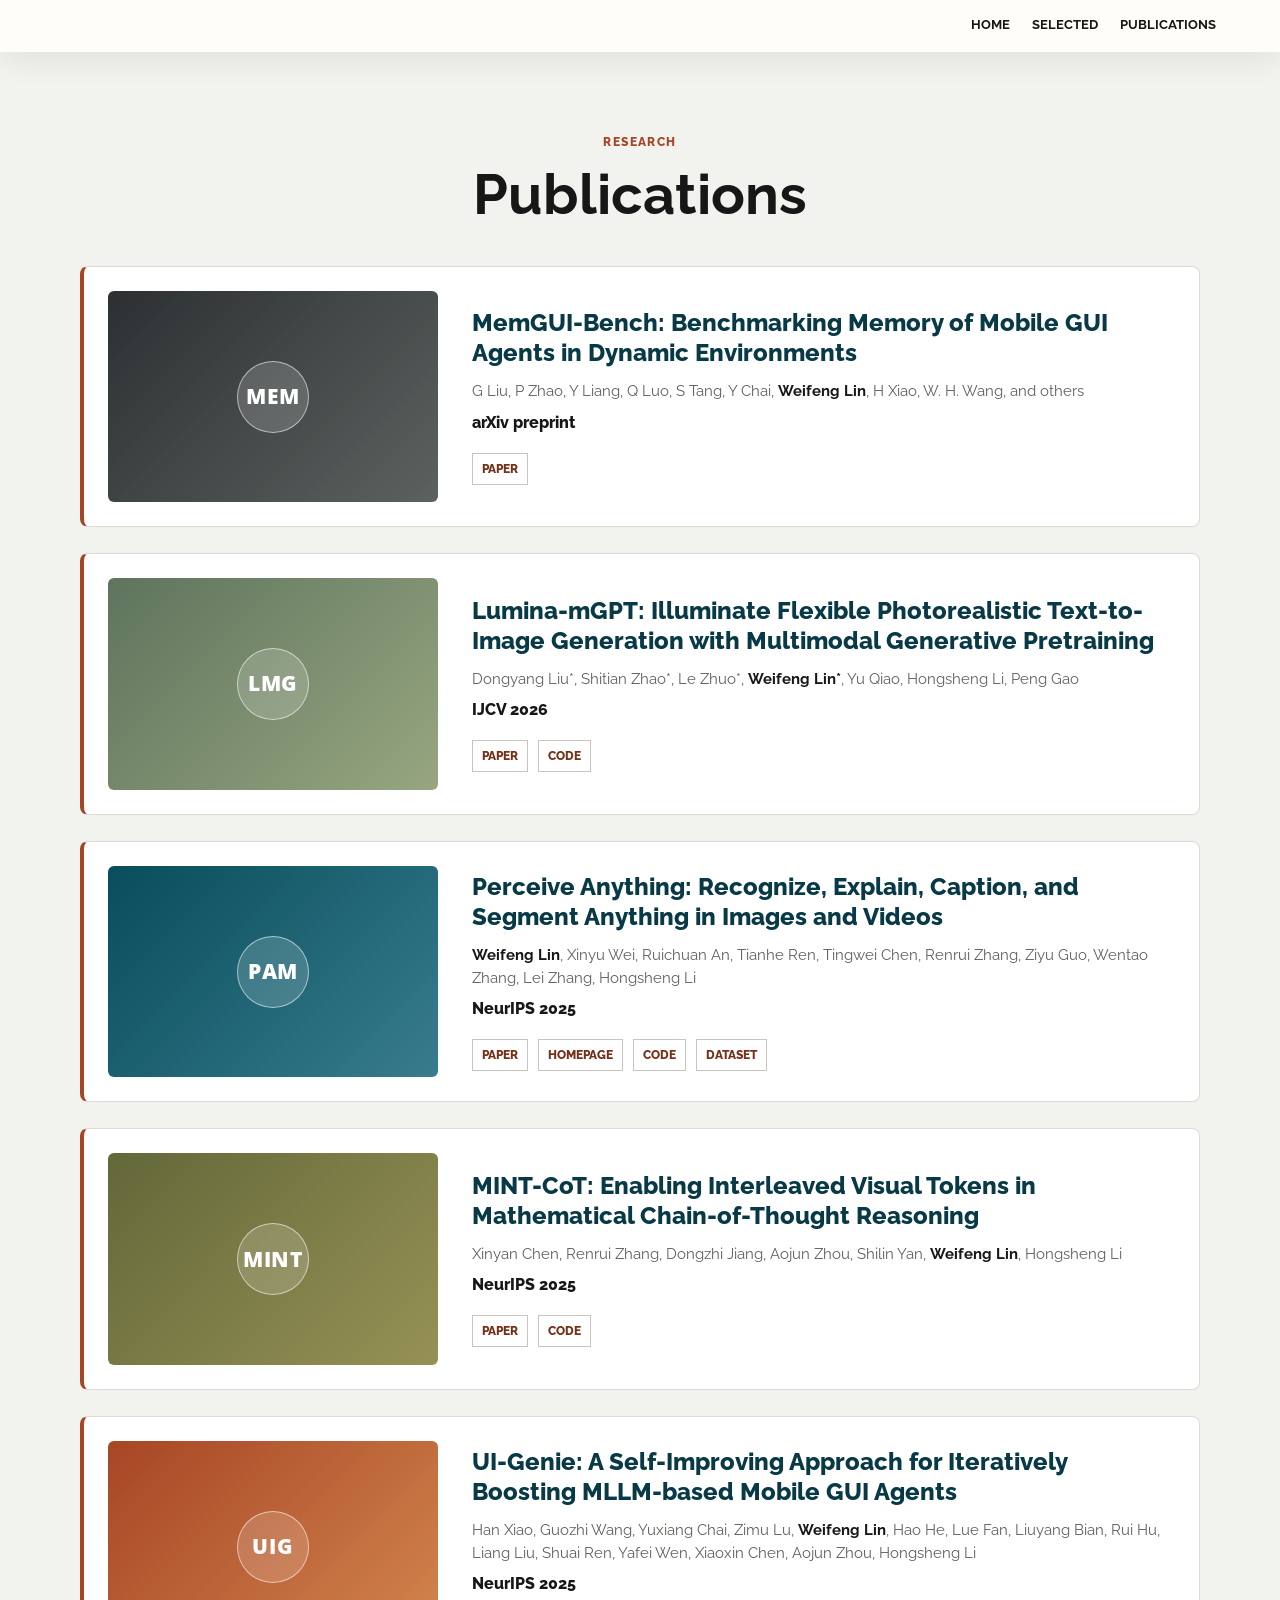
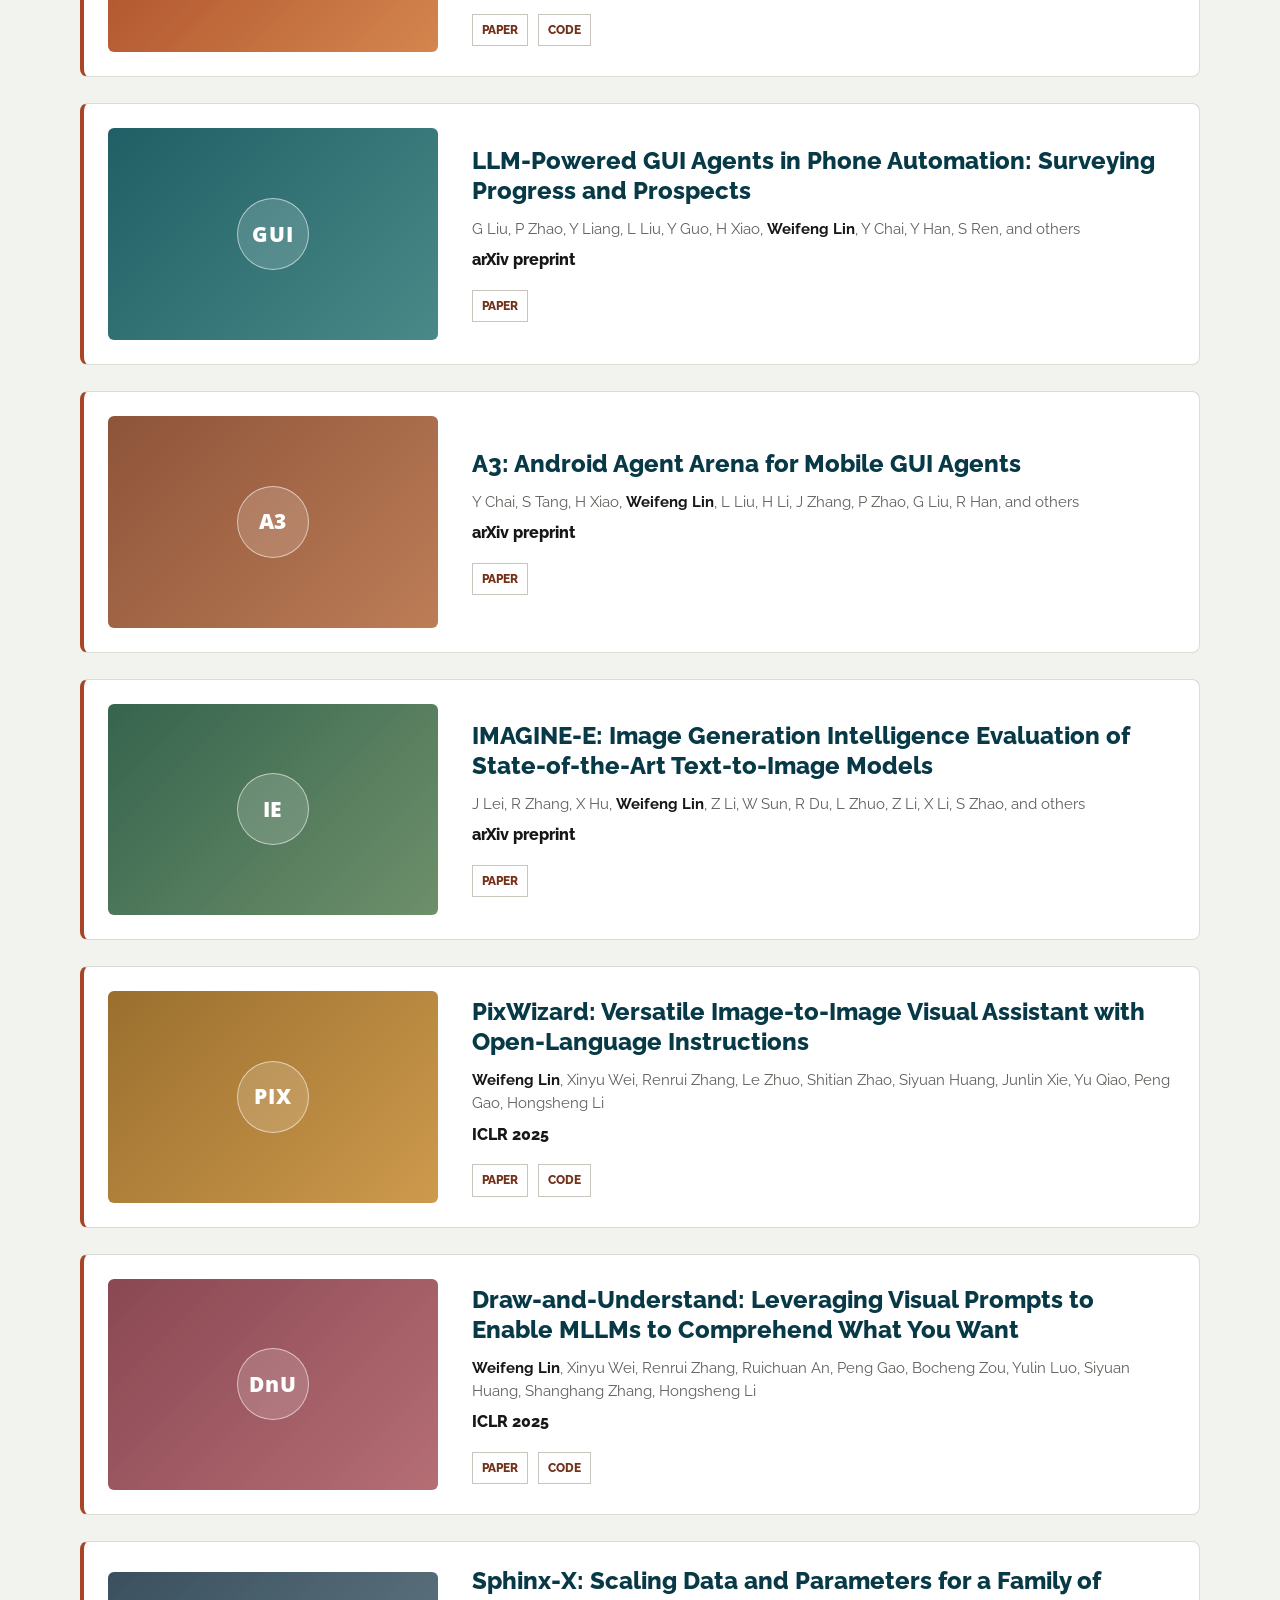
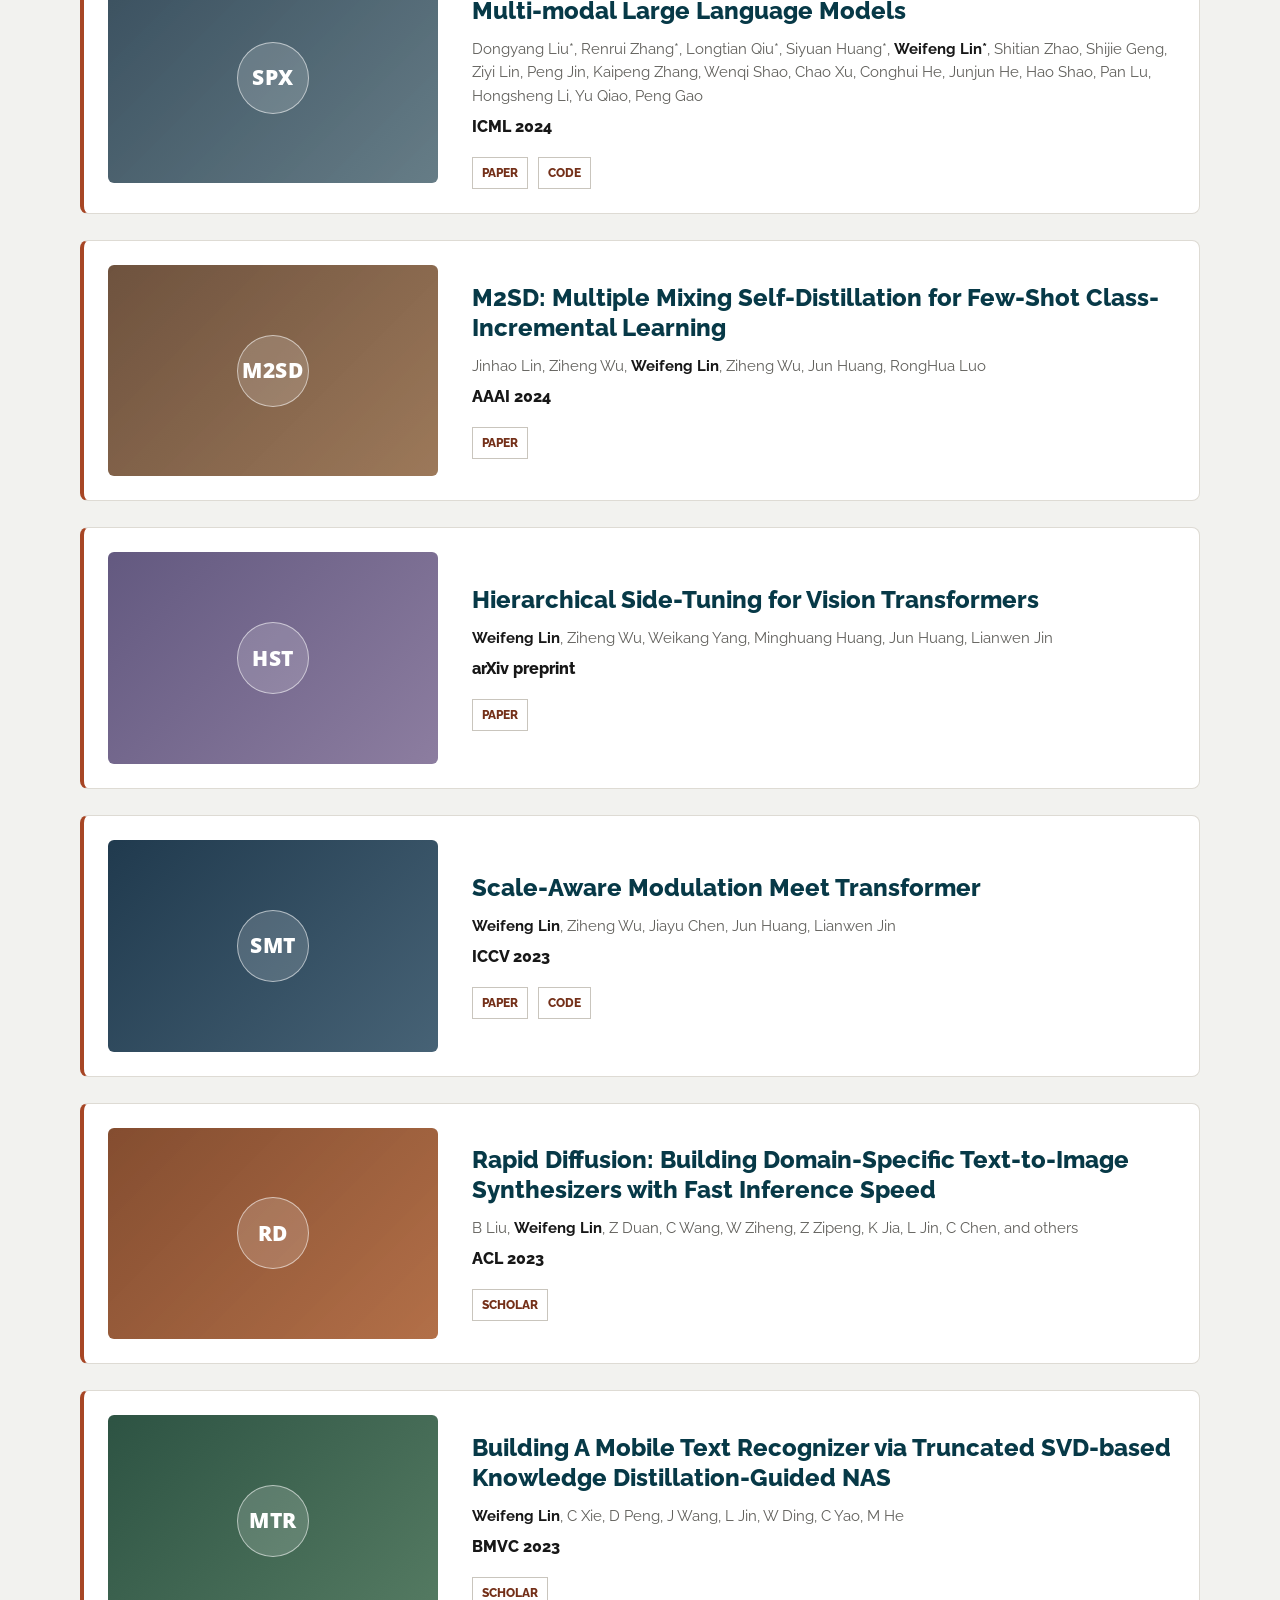
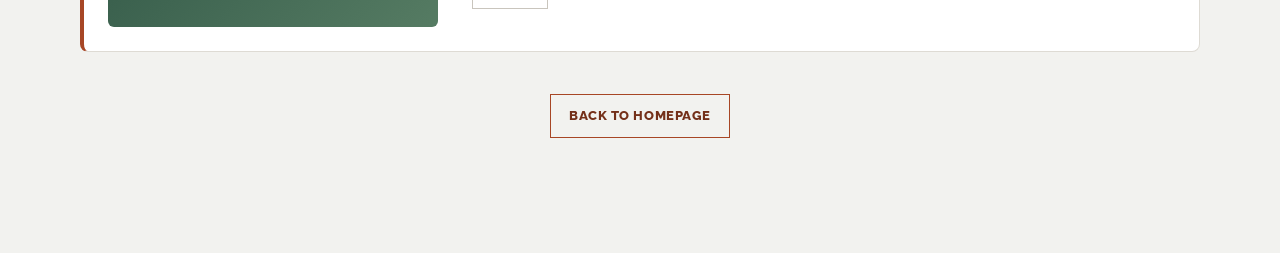
==== publications.html @ d236015f "Update personal homepage" ====
<!DOCTYPE html>
<html lang="en">
<head>
  <meta charset="UTF-8">
  <meta name="viewport" content="width=device-width, initial-scale=1.0">
  <meta name="description" content="Full publication list by Weifeng Lin.">
  <meta name="author" content="Weifeng Lin">
  <meta property="og:title" content="Weifeng Lin | Publications">
  <meta property="og:description" content="Full publication list by Weifeng Lin.">
  <meta property="og:image" content="images/avater.jpg">
  <title>Weifeng Lin | Publications</title>
  <link rel="icon" href="data:,">

  <link rel="preconnect" href="https://fonts.googleapis.com">
  <link rel="preconnect" href="https://fonts.gstatic.com" crossorigin>
  <link href="https://fonts.googleapis.com/css2?family=Open+Sans:wght@400;500;600;700;800&amp;family=Raleway:wght@400;500;600;700;800;900&amp;display=swap" rel="stylesheet">
  <link rel="stylesheet" href="stylesheet.css">
</head>

<body>
  <nav class="site-nav is-scrolled" aria-label="Primary navigation">
    <div class="nav-links">
      <a href="index.html">Home</a>
      <a href="index.html#publications">Selected</a>
      <a href="publications.html">Publications</a>
    </div>
  </nav>

  <main>
    <section id="publications" class="section section-gray publication-page">
      <div class="section-inner">
        <div class="section-heading centered">
          <p class="section-kicker">Research</p>
          <h2>Publications</h2>
        </div>

        <div class="paper-list">
          <article class="paper-item">
            <a class="paper-image paper-placeholder paper-placeholder-charcoal" href="https://arxiv.org/abs/2602.06075">
              <span>MEM</span>
            </a>
            <div class="paper-copy">
              <a href="https://arxiv.org/abs/2602.06075" class="paper-title">MemGUI-Bench: Benchmarking Memory of Mobile GUI Agents in Dynamic Environments</a>
              <p class="authors">G Liu, P Zhao, Y Liang, Q Luo, S Tang, Y Chai, <strong>Weifeng Lin</strong>, H Xiao, W. H. Wang, and others</p>
              <p class="venue">arXiv preprint</p>
              <div class="paper-links">
                <a href="https://arxiv.org/abs/2602.06075">Paper</a>
              </div>
            </div>
          </article>

          <article class="paper-item">
            <a class="paper-image paper-placeholder paper-placeholder-sage" href="https://arxiv.org/abs/2408.02657">
              <span>LMG</span>
            </a>
            <div class="paper-copy">
              <a href="https://arxiv.org/abs/2408.02657" class="paper-title">Lumina-mGPT: Illuminate Flexible Photorealistic Text-to-Image Generation with Multimodal Generative Pretraining</a>
              <p class="authors">Dongyang Liu*, Shitian Zhao*, Le Zhuo*, <strong>Weifeng Lin*</strong>, Yu Qiao, Hongsheng Li, Peng Gao</p>
              <p class="venue">IJCV 2026</p>
              <div class="paper-links">
                <a href="https://arxiv.org/abs/2408.02657">Paper</a>
                <a href="https://github.com/Alpha-VLLM/Lumina-mGPT">Code</a>
              </div>
            </div>
          </article>

          <article class="paper-item">
            <a class="paper-image paper-placeholder paper-placeholder-blue" href="https://perceive-anything.github.io/">
              <span>PAM</span>
            </a>
            <div class="paper-copy">
              <a href="https://arxiv.org/abs/2506.05302" class="paper-title">Perceive Anything: Recognize, Explain, Caption, and Segment Anything in Images and Videos</a>
              <p class="authors"><strong>Weifeng Lin</strong>, Xinyu Wei, Ruichuan An, Tianhe Ren, Tingwei Chen, Renrui Zhang, Ziyu Guo, Wentao Zhang, Lei Zhang, Hongsheng Li</p>
              <p class="venue">NeurIPS 2025</p>
              <div class="paper-links">
                <a href="https://arxiv.org/abs/2506.05302">Paper</a>
                <a href="https://perceive-anything.github.io/">Homepage</a>
                <a href="https://github.com/Perceive-Anything/PAM">Code</a>
                <a href="https://huggingface.co/datasets/Perceive-Anything/PAM-data">Dataset</a>
              </div>
            </div>
          </article>

          <article class="paper-item">
            <a class="paper-image paper-placeholder paper-placeholder-olive" href="https://arxiv.org/pdf/2506.05331">
              <span>MINT</span>
            </a>
            <div class="paper-copy">
              <a href="https://arxiv.org/pdf/2506.05331" class="paper-title">MINT-CoT: Enabling Interleaved Visual Tokens in Mathematical Chain-of-Thought Reasoning</a>
              <p class="authors">Xinyan Chen, Renrui Zhang, Dongzhi Jiang, Aojun Zhou, Shilin Yan, <strong>Weifeng Lin</strong>, Hongsheng Li</p>
              <p class="venue">NeurIPS 2025</p>
              <div class="paper-links">
                <a href="https://arxiv.org/pdf/2506.05331">Paper</a>
                <a href="https://github.com/xinyan-cxy/MINT-CoT">Code</a>
              </div>
            </div>
          </article>

          <article class="paper-item">
            <a class="paper-image paper-placeholder paper-placeholder-red" href="https://arxiv.org/pdf/2505.21496">
              <span>UIG</span>
            </a>
            <div class="paper-copy">
              <a href="https://arxiv.org/pdf/2505.21496" class="paper-title">UI-Genie: A Self-Improving Approach for Iteratively Boosting MLLM-based Mobile GUI Agents</a>
              <p class="authors">Han Xiao, Guozhi Wang, Yuxiang Chai, Zimu Lu, <strong>Weifeng Lin</strong>, Hao He, Lue Fan, Liuyang Bian, Rui Hu, Liang Liu, Shuai Ren, Yafei Wen, Xiaoxin Chen, Aojun Zhou, Hongsheng Li</p>
              <p class="venue">NeurIPS 2025</p>
              <div class="paper-links">
                <a href="https://arxiv.org/pdf/2505.21496">Paper</a>
                <a href="https://github.com/Euphoria16/UI-Genie">Code</a>
              </div>
            </div>
          </article>

          <article class="paper-item">
            <a class="paper-image paper-placeholder paper-placeholder-teal" href="https://arxiv.org/abs/2504.19838">
              <span>GUI</span>
            </a>
            <div class="paper-copy">
              <a href="https://arxiv.org/abs/2504.19838" class="paper-title">LLM-Powered GUI Agents in Phone Automation: Surveying Progress and Prospects</a>
              <p class="authors">G Liu, P Zhao, Y Liang, L Liu, Y Guo, H Xiao, <strong>Weifeng Lin</strong>, Y Chai, Y Han, S Ren, and others</p>
              <p class="venue">arXiv preprint</p>
              <div class="paper-links">
                <a href="https://arxiv.org/abs/2504.19838">Paper</a>
              </div>
            </div>
          </article>

          <article class="paper-item">
            <a class="paper-image paper-placeholder paper-placeholder-clay" href="https://arxiv.org/abs/2501.01149">
              <span>A3</span>
            </a>
            <div class="paper-copy">
              <a href="https://arxiv.org/abs/2501.01149" class="paper-title">A3: Android Agent Arena for Mobile GUI Agents</a>
              <p class="authors">Y Chai, S Tang, H Xiao, <strong>Weifeng Lin</strong>, L Liu, H Li, J Zhang, P Zhao, G Liu, R Han, and others</p>
              <p class="venue">arXiv preprint</p>
              <div class="paper-links">
                <a href="https://arxiv.org/abs/2501.01149">Paper</a>
              </div>
            </div>
          </article>

          <article class="paper-item">
            <a class="paper-image paper-placeholder paper-placeholder-green" href="https://arxiv.org/abs/2501.13920">
              <span>IE</span>
            </a>
            <div class="paper-copy">
              <a href="https://arxiv.org/abs/2501.13920" class="paper-title">IMAGINE-E: Image Generation Intelligence Evaluation of State-of-the-Art Text-to-Image Models</a>
              <p class="authors">J Lei, R Zhang, X Hu, <strong>Weifeng Lin</strong>, Z Li, W Sun, R Du, L Zhuo, Z Li, X Li, S Zhao, and others</p>
              <p class="venue">arXiv preprint</p>
              <div class="paper-links">
                <a href="https://arxiv.org/abs/2501.13920">Paper</a>
              </div>
            </div>
          </article>

          <article class="paper-item">
            <a class="paper-image paper-placeholder paper-placeholder-amber" href="https://arxiv.org/abs/2409.15278">
              <span>PIX</span>
            </a>
            <div class="paper-copy">
              <a href="https://arxiv.org/abs/2409.15278" class="paper-title">PixWizard: Versatile Image-to-Image Visual Assistant with Open-Language Instructions</a>
              <p class="authors"><strong>Weifeng Lin</strong>, Xinyu Wei, Renrui Zhang, Le Zhuo, Shitian Zhao, Siyuan Huang, Junlin Xie, Yu Qiao, Peng Gao, Hongsheng Li</p>
              <p class="venue">ICLR 2025</p>
              <div class="paper-links">
                <a href="https://arxiv.org/abs/2409.15278">Paper</a>
                <a href="https://github.com/AFeng-x/PixWizard">Code</a>
              </div>
            </div>
          </article>

          <article class="paper-item">
            <a class="paper-image paper-placeholder paper-placeholder-rose" href="https://arxiv.org/abs/2403.20271">
              <span>DnU</span>
            </a>
            <div class="paper-copy">
              <a href="https://arxiv.org/abs/2403.20271" class="paper-title">Draw-and-Understand: Leveraging Visual Prompts to Enable MLLMs to Comprehend What You Want</a>
              <p class="authors"><strong>Weifeng Lin</strong>, Xinyu Wei, Renrui Zhang, Ruichuan An, Peng Gao, Bocheng Zou, Yulin Luo, Siyuan Huang, Shanghang Zhang, Hongsheng Li</p>
              <p class="venue">ICLR 2025</p>
              <div class="paper-links">
                <a href="https://arxiv.org/abs/2403.20271">Paper</a>
                <a href="https://github.com/AFeng-x/Draw-and-Understand">Code</a>
              </div>
            </div>
          </article>

          <article class="paper-item">
            <a class="paper-image paper-placeholder paper-placeholder-slate" href="https://arxiv.org/pdf/2402.05935">
              <span>SPX</span>
            </a>
            <div class="paper-copy">
              <a href="https://arxiv.org/pdf/2402.05935" class="paper-title">Sphinx-X: Scaling Data and Parameters for a Family of Multi-modal Large Language Models</a>
              <p class="authors">Dongyang Liu*, Renrui Zhang*, Longtian Qiu*, Siyuan Huang*, <strong>Weifeng Lin*</strong>, Shitian Zhao, Shijie Geng, Ziyi Lin, Peng Jin, Kaipeng Zhang, Wenqi Shao, Chao Xu, Conghui He, Junjun He, Hao Shao, Pan Lu, Hongsheng Li, Yu Qiao, Peng Gao</p>
              <p class="venue">ICML 2024</p>
              <div class="paper-links">
                <a href="https://arxiv.org/pdf/2402.05935">Paper</a>
                <a href="https://github.com/Alpha-VLLM/LLaMA2-Accessory">Code</a>
              </div>
            </div>
          </article>

          <article class="paper-item">
            <a class="paper-image paper-placeholder paper-placeholder-brown" href="https://ojs.aaai.org/index.php/AAAI/article/view/28129">
              <span>M2SD</span>
            </a>
            <div class="paper-copy">
              <a href="https://ojs.aaai.org/index.php/AAAI/article/view/28129" class="paper-title">M2SD: Multiple Mixing Self-Distillation for Few-Shot Class-Incremental Learning</a>
              <p class="authors">Jinhao Lin, Ziheng Wu, <strong>Weifeng Lin</strong>, Ziheng Wu, Jun Huang, RongHua Luo</p>
              <p class="venue">AAAI 2024</p>
              <div class="paper-links">
                <a href="https://ojs.aaai.org/index.php/AAAI/article/view/28129">Paper</a>
              </div>
            </div>
          </article>

          <article class="paper-item">
            <a class="paper-image paper-placeholder paper-placeholder-lilac" href="https://arxiv.org/abs/2310.05393">
              <span>HST</span>
            </a>
            <div class="paper-copy">
              <a href="https://arxiv.org/abs/2310.05393" class="paper-title">Hierarchical Side-Tuning for Vision Transformers</a>
              <p class="authors"><strong>Weifeng Lin</strong>, Ziheng Wu, Weikang Yang, Minghuang Huang, Jun Huang, Lianwen Jin</p>
              <p class="venue">arXiv preprint</p>
              <div class="paper-links">
                <a href="https://arxiv.org/abs/2310.05393">Paper</a>
              </div>
            </div>
          </article>

          <article class="paper-item">
            <a class="paper-image paper-placeholder paper-placeholder-navy" href="https://arxiv.org/abs/2307.08579">
              <span>SMT</span>
            </a>
            <div class="paper-copy">
              <a href="https://arxiv.org/abs/2307.08579" class="paper-title">Scale-Aware Modulation Meet Transformer</a>
              <p class="authors"><strong>Weifeng Lin</strong>, Ziheng Wu, Jiayu Chen, Jun Huang, Lianwen Jin</p>
              <p class="venue">ICCV 2023</p>
              <div class="paper-links">
                <a href="https://arxiv.org/abs/2307.08579">Paper</a>
                <a href="https://github.com/AFeng-x/SMT">Code</a>
              </div>
            </div>
          </article>

          <article class="paper-item">
            <a class="paper-image paper-placeholder paper-placeholder-copper" href="https://scholar.google.com/citations?view_op=view_citation&amp;hl=en&amp;user=8iCZxIAAAAAJ&amp;pagesize=100&amp;citation_for_view=8iCZxIAAAAAJ:u5HHmVD_uO8C">
              <span>RD</span>
            </a>
            <div class="paper-copy">
              <a href="https://scholar.google.com/citations?view_op=view_citation&amp;hl=en&amp;user=8iCZxIAAAAAJ&amp;pagesize=100&amp;citation_for_view=8iCZxIAAAAAJ:u5HHmVD_uO8C" class="paper-title">Rapid Diffusion: Building Domain-Specific Text-to-Image Synthesizers with Fast Inference Speed</a>
              <p class="authors">B Liu, <strong>Weifeng Lin</strong>, Z Duan, C Wang, W Ziheng, Z Zipeng, K Jia, L Jin, C Chen, and others</p>
              <p class="venue">ACL 2023</p>
              <div class="paper-links">
                <a href="https://scholar.google.com/citations?view_op=view_citation&amp;hl=en&amp;user=8iCZxIAAAAAJ&amp;pagesize=100&amp;citation_for_view=8iCZxIAAAAAJ:u5HHmVD_uO8C">Scholar</a>
              </div>
            </div>
          </article>

          <article class="paper-item">
            <a class="paper-image paper-placeholder paper-placeholder-forest" href="https://scholar.google.com/citations?view_op=view_citation&amp;hl=en&amp;user=8iCZxIAAAAAJ&amp;pagesize=100&amp;citation_for_view=8iCZxIAAAAAJ:9yKSN-GCB0IC">
              <span>MTR</span>
            </a>
            <div class="paper-copy">
              <a href="https://scholar.google.com/citations?view_op=view_citation&amp;hl=en&amp;user=8iCZxIAAAAAJ&amp;pagesize=100&amp;citation_for_view=8iCZxIAAAAAJ:9yKSN-GCB0IC" class="paper-title">Building A Mobile Text Recognizer via Truncated SVD-based Knowledge Distillation-Guided NAS</a>
              <p class="authors"><strong>Weifeng Lin</strong>, C Xie, D Peng, J Wang, L Jin, W Ding, C Yao, M He</p>
              <p class="venue">BMVC 2023</p>
              <div class="paper-links">
                <a href="https://scholar.google.com/citations?view_op=view_citation&amp;hl=en&amp;user=8iCZxIAAAAAJ&amp;pagesize=100&amp;citation_for_view=8iCZxIAAAAAJ:9yKSN-GCB0IC">Scholar</a>
              </div>
            </div>
          </article>
        </div>

        <div class="publication-actions">
          <a class="main-btn" href="index.html#publications">Back to homepage</a>
        </div>
      </div>
    </section>
  </main>
</body>
</html>
---- stylesheet.css ----
:root {
  --ink: #171717;
  --muted: #61605c;
  --paper: #fffdf8;
  --white: #ffffff;
  --fog: #f2f2ef;
  --line: #ddd8cf;
  --accent: #a74625;
  --accent-dark: #743019;
  --blue: #0e6172;
  --shadow: 0 22px 60px rgba(23, 23, 23, 0.12);
  --radius: 8px;
  --content: 1120px;
}

* {
  box-sizing: border-box;
}

html {
  scroll-padding-top: 74px;
}

body {
  margin: 0;
  color: var(--ink);
  background: var(--paper);
  font-family: "Raleway", "Helvetica Neue", Arial, sans-serif;
  font-size: 16px;
  line-height: 1.68;
  overflow-x: hidden;
  -webkit-font-smoothing: antialiased;
}

a {
  color: var(--blue);
  text-decoration: none;
  transition: color 160ms ease, border-color 160ms ease, background 160ms ease, transform 160ms ease;
}

a:hover {
  color: var(--accent);
}

img {
  display: block;
  max-width: 100%;
}

.site-nav {
  position: fixed;
  top: 0;
  left: 0;
  right: 0;
  z-index: 20;
  display: flex;
  align-items: center;
  justify-content: flex-end;
  gap: 28px;
  padding: 24px clamp(20px, 5vw, 72px);
  color: var(--white);
  background: linear-gradient(to bottom, rgba(0, 0, 0, 0.38), rgba(0, 0, 0, 0));
  transition: background 220ms ease, box-shadow 220ms ease, color 220ms ease, padding 220ms ease;
}

.site-nav.is-scrolled {
  padding-top: 14px;
  padding-bottom: 14px;
  color: var(--ink);
  background: rgba(255, 253, 248, 0.94);
  box-shadow: 0 8px 30px rgba(23, 23, 23, 0.08);
  backdrop-filter: blur(18px);
}

.nav-brand {
  color: inherit;
  font-family: "Raleway", "Helvetica Neue", Arial, sans-serif;
  font-size: 22px;
  font-weight: 800;
  letter-spacing: 0;
}

.nav-links {
  display: flex;
  align-items: center;
  gap: 22px;
  font-size: 13px;
  font-weight: 700;
  text-transform: uppercase;
  scrollbar-width: none;
}

.nav-links::-webkit-scrollbar {
  display: none;
}

.nav-links a,
.nav-brand {
  color: inherit;
}

.nav-links a {
  border-bottom: 2px solid transparent;
}

.nav-links a:hover {
  border-color: currentColor;
}

.hero {
  position: relative;
  min-height: 100vh;
  min-height: 100svh;
  display: flex;
  align-items: center;
  justify-content: center;
  padding: 128px clamp(22px, 7vw, 92px) 96px;
  color: var(--white);
  overflow: hidden;
  background-color: #d9e2e9;
  background-image:
    linear-gradient(90deg, rgba(5, 7, 10, 0.78) 0%, rgba(5, 7, 10, 0.58) 52%, rgba(5, 7, 10, 0.42) 100%),
    url("assets/homepage.jpg");
  background-position: center, center;
  background-size: auto, cover;
  background-repeat: no-repeat;
}

.hero::after {
  display: none;
}

.hero-content {
  position: relative;
  z-index: 1;
  width: min(100%, 1140px);
  margin: 0 auto;
  text-align: left;
}

.eyebrow,
.section-kicker {
  margin: 0 0 14px;
  font-size: 12px;
  font-weight: 800;
  letter-spacing: 0.12em;
  text-transform: uppercase;
}

.eyebrow {
  color: rgba(255, 255, 255, 0.72);
}

.hero h1 {
  max-width: 1140px;
  margin: 0;
  color: var(--white);
  font-family: "Raleway", "Helvetica Neue", Arial, sans-serif;
  font-size: 82px;
  line-height: 1.08;
  font-weight: 650;
  letter-spacing: 0;
  text-wrap: balance;
}

.hero h1 span {
  display: inline;
  font-size: 0.72em;
  font-weight: 500;
  white-space: nowrap;
}

.hero-lead {
  max-width: 900px;
  margin: 28px 0 0;
  color: rgba(255, 255, 255, 0.88);
  font-size: 26px;
  line-height: 1.45;
  font-family: "Open Sans", "Helvetica Neue", Arial, sans-serif;
  font-weight: 500;
}

#rotating-topic {
  display: inline-block;
  color: #ffe0cc;
  font-weight: 800;
  transition: opacity 180ms ease, transform 180ms ease;
}

#rotating-topic.is-changing {
  opacity: 0.55;
  transform: translateY(5px);
}

.section {
  padding: clamp(72px, 9vw, 120px) clamp(20px, 5vw, 72px);
}

.section-white {
  background: var(--paper);
}

.section-gray {
  background: var(--fog);
}

.section-cream {
  background: #f8efe7;
}

.section-inner {
  width: min(100%, var(--content));
  margin: 0 auto;
}

.section-heading {
  max-width: 760px;
  margin-bottom: 42px;
}

.section-heading.centered {
  margin-left: auto;
  margin-right: auto;
  text-align: center;
}

.section-kicker {
  color: var(--accent);
}

h2 {
  margin: 0;
  font-family: "Raleway", "Helvetica Neue", Arial, sans-serif;
  font-size: 56px;
  line-height: 1.03;
  letter-spacing: 0;
}

.about-grid {
  display: grid;
  grid-template-columns: minmax(260px, 390px) minmax(0, 1fr);
  gap: clamp(38px, 7vw, 88px);
  align-items: center;
}

.portrait-wrap {
  position: relative;
}

.portrait-wrap::before {
  content: "";
  position: absolute;
  inset: 28px 28px -24px -24px;
  z-index: 0;
  background: var(--fog);
}

.portrait {
  position: relative;
  z-index: 1;
  width: 100%;
  aspect-ratio: 4 / 4.5;
  object-fit: cover;
  object-position: center 34%;
  box-shadow: var(--shadow);
}

.about-copy p {
  max-width: 760px;
  margin: 0 0 18px;
  color: var(--muted);
  font-size: 17px;
}

.about-copy a {
  font-weight: 700;
}

.profile-links {
  display: flex;
  flex-wrap: wrap;
  gap: 12px;
  margin-top: 30px;
}

.profile-links a {
  display: inline-flex;
  align-items: center;
  justify-content: center;
  width: 42px;
  height: 42px;
  padding: 0;
  border: 1px solid var(--line);
  border-radius: 50%;
  background: rgba(255, 255, 255, 0.58);
  color: var(--ink);
}

.profile-links a:hover {
  border-color: var(--accent);
  color: var(--accent);
  transform: translateY(-2px);
}

.profile-links svg {
  width: 19px;
  height: 19px;
  fill: none;
  stroke: currentColor;
  stroke-linecap: round;
  stroke-linejoin: round;
  stroke-width: 1.8;
}

.profile-links .profile-icon-fill {
  fill: currentColor;
  stroke: none;
}

.paper-list {
  display: grid;
  gap: 26px;
}

.paper-item {
  display: grid;
  grid-template-columns: minmax(210px, 330px) minmax(0, 1fr);
  gap: 34px;
  align-items: center;
  padding: 24px;
  border: 1px solid #dedbd4;
  border-left: 4px solid var(--accent);
  border-radius: var(--radius);
  background: var(--white);
  transition: box-shadow 180ms ease, transform 180ms ease, border-color 180ms ease;
}

.paper-item:hover {
  border-color: rgba(167, 70, 37, 0.32);
  border-left-color: var(--accent);
  box-shadow: 0 18px 42px rgba(23, 23, 23, 0.09);
  transform: translateY(-2px);
}

.paper-image {
  display: block;
  overflow: hidden;
  border-radius: 6px;
  background: #e8e6df;
}

.paper-image img {
  width: 100%;
  aspect-ratio: 1.56 / 1;
  object-fit: cover;
  transition: transform 240ms ease;
}

.paper-placeholder {
  display: grid;
  place-items: center;
  aspect-ratio: 1.56 / 1;
  color: var(--white);
}

.paper-placeholder span {
  display: grid;
  place-items: center;
  width: 72px;
  height: 72px;
  border: 1px solid rgba(255, 255, 255, 0.56);
  border-radius: 50%;
  background: rgba(255, 255, 255, 0.16);
  font-family: "Open Sans", "Helvetica Neue", Arial, sans-serif;
  font-size: 21px;
  font-weight: 800;
  letter-spacing: 0.04em;
  transition: transform 180ms ease, background 180ms ease;
}

.paper-placeholder-blue {
  background:
    linear-gradient(135deg, rgba(9, 76, 91, 0.95), rgba(61, 128, 145, 0.88)),
    #0e6172;
}

.paper-placeholder-red {
  background:
    linear-gradient(135deg, rgba(167, 70, 37, 0.96), rgba(218, 143, 84, 0.88)),
    #a74625;
}

.paper-placeholder-charcoal {
  background:
    linear-gradient(135deg, rgba(44, 48, 51, 0.96), rgba(99, 106, 102, 0.86)),
    #2c3033;
}

.paper-placeholder-green {
  background:
    linear-gradient(135deg, rgba(54, 100, 78, 0.96), rgba(119, 151, 111, 0.86)),
    #36644e;
}

.paper-placeholder-sage {
  background:
    linear-gradient(135deg, rgba(94, 116, 93, 0.96), rgba(159, 173, 133, 0.88)),
    #5e745d;
}

.paper-placeholder-olive {
  background:
    linear-gradient(135deg, rgba(99, 104, 57, 0.96), rgba(157, 151, 89, 0.88)),
    #636839;
}

.paper-placeholder-teal {
  background:
    linear-gradient(135deg, rgba(32, 95, 101, 0.96), rgba(80, 145, 142, 0.86)),
    #205f65;
}

.paper-placeholder-clay {
  background:
    linear-gradient(135deg, rgba(142, 84, 58, 0.96), rgba(196, 132, 91, 0.86)),
    #8e543a;
}

.paper-placeholder-amber {
  background:
    linear-gradient(135deg, rgba(154, 111, 46, 0.96), rgba(214, 161, 82, 0.86)),
    #9a6f2e;
}

.paper-placeholder-rose {
  background:
    linear-gradient(135deg, rgba(138, 72, 83, 0.96), rgba(188, 116, 122, 0.86)),
    #8a4853;
}

.paper-placeholder-slate {
  background:
    linear-gradient(135deg, rgba(58, 80, 95, 0.96), rgba(109, 132, 141, 0.86)),
    #3a505f;
}

.paper-placeholder-brown {
  background:
    linear-gradient(135deg, rgba(110, 82, 62, 0.96), rgba(164, 127, 94, 0.86)),
    #6e523e;
}

.paper-placeholder-lilac {
  background:
    linear-gradient(135deg, rgba(99, 89, 128, 0.96), rgba(147, 131, 165, 0.86)),
    #635980;
}

.paper-placeholder-navy {
  background:
    linear-gradient(135deg, rgba(32, 58, 78, 0.96), rgba(77, 105, 124, 0.86)),
    #203a4e;
}

.paper-placeholder-copper {
  background:
    linear-gradient(135deg, rgba(132, 77, 48, 0.96), rgba(186, 117, 76, 0.86)),
    #844d30;
}

.paper-placeholder-forest {
  background:
    linear-gradient(135deg, rgba(45, 83, 67, 0.96), rgba(92, 130, 104, 0.86)),
    #2d5343;
}

.paper-item:hover .paper-placeholder span {
  background: rgba(255, 255, 255, 0.22);
  transform: scale(1.04);
}

.paper-item:hover .paper-image img {
  transform: scale(1.035);
}

.paper-title {
  display: block;
  max-width: 760px;
  color: #073947;
  font-size: 24px;
  font-weight: 800;
  line-height: 1.25;
}

.paper-title:hover {
  color: var(--accent);
}

.authors {
  margin: 12px 0 4px;
  color: var(--muted);
  font-size: 15px;
  line-height: 1.55;
}

.authors strong {
  color: var(--ink);
}

.venue {
  margin: 6px 0 0;
  color: var(--ink);
  font-weight: 800;
}

.paper-links {
  display: flex;
  flex-wrap: wrap;
  gap: 10px;
  margin-top: 16px;
}

.paper-links a {
  padding: 5px 9px;
  border: 1px solid #c9c5bd;
  color: var(--accent-dark);
  font-size: 12px;
  font-weight: 800;
  text-transform: uppercase;
}

.paper-links a:hover {
  color: var(--white);
  background: var(--accent);
  border-color: var(--accent);
}

.publication-actions {
  display: flex;
  justify-content: center;
  margin-top: 42px;
}

.main-btn {
  display: inline-flex;
  align-items: center;
  justify-content: center;
  min-height: 44px;
  padding: 10px 18px;
  border: 1px solid var(--accent);
  color: var(--accent-dark);
  background: transparent;
  font-size: 13px;
  font-weight: 800;
  letter-spacing: 0.04em;
  text-transform: uppercase;
}

.main-btn:hover {
  color: var(--white);
  background: var(--accent);
}

.publication-page {
  padding-top: 132px;
}

.experience-list {
  border-top: 1px solid var(--line);
}

.experience-item {
  display: grid;
  grid-template-columns: minmax(0, 1fr) minmax(170px, 230px);
  gap: 28px;
  padding: 24px 0;
  border-bottom: 1px solid var(--line);
}

.experience-item h3 {
  margin: 0 0 4px;
  font-size: 20px;
}

.experience-item h3 a {
  color: var(--ink);
}

.experience-item p,
.experience-meta {
  margin: 0;
  color: var(--muted);
}

.experience-meta {
  display: grid;
  gap: 2px;
  justify-items: end;
  font-size: 14px;
}

.project-grid {
  display: flex;
  gap: 28px;
  overflow-x: auto;
  overscroll-behavior-x: contain;
  padding: 4px 2px 18px;
  scroll-snap-type: x mandatory;
  scrollbar-color: rgba(167, 70, 37, 0.45) rgba(23, 23, 23, 0.08);
  -webkit-overflow-scrolling: touch;
}

.project-card {
  flex: 0 0 calc((100% - 56px) / 3);
  min-width: 0;
  overflow: hidden;
  border: 1px solid #dedbd4;
  border-radius: var(--radius);
  background: var(--white);
  box-shadow: 0 18px 44px rgba(23, 23, 23, 0.08);
  scroll-snap-align: start;
  transition: border-color 180ms ease, box-shadow 180ms ease, transform 180ms ease;
}

.project-card:hover {
  border-color: rgba(167, 70, 37, 0.35);
  box-shadow: 0 24px 56px rgba(23, 23, 23, 0.12);
  transform: translateY(-3px);
}

.project-visual {
  position: relative;
  display: grid;
  place-items: center;
  aspect-ratio: 1.58 / 1;
  overflow: hidden;
  isolation: isolate;
}

.project-visual::before,
.project-visual::after {
  content: "";
  position: absolute;
  z-index: -1;
  border-radius: 999px;
}

.project-visual::before {
  width: 74%;
  aspect-ratio: 1;
  right: -20%;
  top: -38%;
  background: rgba(255, 255, 255, 0.28);
}

.project-visual::after {
  width: 42%;
  aspect-ratio: 1;
  left: -12%;
  bottom: -22%;
  background: rgba(255, 255, 255, 0.2);
}

.project-visual-pam {
  background:
    linear-gradient(135deg, rgba(9, 76, 91, 0.94), rgba(50, 122, 118, 0.88)),
    #0e6172;
}

.project-visual-dnu {
  background:
    linear-gradient(135deg, rgba(167, 70, 37, 0.94), rgba(218, 143, 84, 0.86)),
    #a74625;
}

.project-number {
  display: grid;
  place-items: center;
  width: 86px;
  height: 86px;
  border: 1px solid rgba(255, 255, 255, 0.6);
  border-radius: 50%;
  color: var(--white);
  background: rgba(255, 255, 255, 0.16);
  box-shadow: inset 0 0 28px rgba(255, 255, 255, 0.08);
  font-family: "Open Sans", "Helvetica Neue", Arial, sans-serif;
  font-size: 24px;
  font-weight: 800;
  letter-spacing: 0.02em;
  transition: transform 240ms ease, background 240ms ease;
}

.project-card:hover .project-number {
  background: rgba(255, 255, 255, 0.23);
  transform: scale(1.06);
}

.project-content {
  padding: 24px 22px 18px;
}

.project-content h3 {
  margin: 0 0 12px;
  font-size: 21px;
  line-height: 1.25;
}

.project-content h3 a {
  color: var(--ink);
}

.project-content h3 a:hover {
  color: var(--accent);
}

.project-content p {
  min-height: 76px;
  margin: 0;
  padding-bottom: 18px;
  border-bottom: 1px solid #eee9df;
  color: var(--muted);
  font-size: 15px;
  line-height: 1.6;
}

.project-meta {
  display: flex;
  align-items: center;
  justify-content: flex-start;
  gap: 16px;
  padding-top: 15px;
}

.project-meta a {
  border-bottom: 1px solid #aaa39a;
  color: var(--ink);
  font-size: 13px;
  font-weight: 800;
  text-transform: uppercase;
}

.project-meta a:hover {
  border-color: var(--accent);
  color: var(--accent);
}

.site-footer {
  padding: 46px 20px 60px;
  color: rgba(255, 255, 255, 0.72);
  background: #161412;
}

.footer-inner {
  width: min(100%, var(--content));
  margin: 0 auto;
  display: grid;
  gap: 26px;
  justify-items: center;
  text-align: center;
}

.footer-inner p {
  margin: 0;
}

.visitor-map {
  max-width: 360px;
  opacity: 0.82;
  filter: grayscale(20%);
}

@media (max-width: 1180px) {
  .hero h1 {
    font-size: 68px;
  }

  .hero-lead {
    font-size: 23px;
  }

  h2 {
    font-size: 48px;
  }

  .paper-title {
    font-size: 22px;
  }
}

@media (max-width: 900px) {
  html {
    scroll-padding-top: 66px;
  }

  .site-nav {
    justify-content: flex-start;
    padding: 14px 18px;
  }

  .nav-links {
    width: 100%;
    gap: 18px;
    overflow-x: auto;
    padding: 2px 0 6px;
    white-space: nowrap;
  }

  .hero {
    justify-content: flex-start;
    min-height: 100vh;
    min-height: 100svh;
    padding: 132px 32px 86px;
    background-position: center, 60% center;
  }

  .hero h1 {
    font-size: 56px;
  }

  .hero-lead {
    font-size: 21px;
  }

  .about-grid {
    grid-template-columns: 1fr;
    gap: 44px;
    align-items: start;
  }

  .portrait-wrap {
    width: min(100%, 360px);
    margin: 0 auto;
  }

  .paper-item {
    grid-template-columns: 1fr;
    gap: 22px;
  }

  .paper-image img {
    aspect-ratio: 1.9 / 1;
  }

  .project-card {
    flex-basis: calc((100% - 28px) / 2);
  }
}

@media (max-width: 700px) {
  body {
    font-size: 15px;
  }

  .site-nav {
    padding: 12px 14px;
  }

  .site-nav.is-scrolled {
    padding-top: 10px;
    padding-bottom: 10px;
  }

  .nav-links {
    gap: 16px;
    font-size: 12px;
  }

  .hero {
    min-height: 100vh;
    min-height: 100svh;
    padding: 112px 20px 64px;
    background-image:
      linear-gradient(90deg, rgba(5, 7, 10, 0.82) 0%, rgba(5, 7, 10, 0.62) 58%, rgba(5, 7, 10, 0.42) 100%),
      url("assets/homepage.jpg");
    background-position: center, 63% center;
  }

  .hero h1 {
    font-size: 42px;
    line-height: 1.12;
  }

  .hero h1 span {
    display: block;
    margin-top: 6px;
    white-space: normal;
  }

  .hero-lead {
    margin-top: 22px;
    font-size: 18px;
  }

  #rotating-topic {
    min-width: 0;
    text-align: left;
  }

  .section {
    padding: 68px 18px;
  }

  .section-heading {
    margin-bottom: 30px;
  }

  .section-heading.centered {
    text-align: left;
  }

  h2 {
    font-size: 38px;
    line-height: 1.08;
  }

  .about-copy p {
    font-size: 16px;
  }

  .profile-links a {
    width: 40px;
    height: 40px;
  }

  .paper-list {
    gap: 18px;
  }

  .paper-item {
    gap: 18px;
    padding: 18px;
    border-left-width: 3px;
  }

  .paper-image img {
    aspect-ratio: 1.62 / 1;
  }

  .paper-title {
    font-size: 20px;
  }

  .authors {
    font-size: 14px;
  }

  .paper-links {
    gap: 8px;
  }

  .paper-links a {
    padding: 4px 8px;
    font-size: 11px;
  }

  .publication-actions {
    justify-content: flex-start;
    margin-top: 30px;
  }

  .main-btn {
    width: 100%;
    max-width: 320px;
  }

  .publication-page {
    padding-top: 104px;
  }

  .experience-item {
    grid-template-columns: 1fr;
    gap: 8px;
  }

  .experience-meta {
    justify-items: start;
  }

  .project-grid {
    gap: 18px;
    margin-right: -18px;
    padding-right: 18px;
  }

  .project-card {
    flex-basis: 78%;
  }

  .project-content {
    padding: 20px 18px 16px;
  }

  .project-content h3 {
    font-size: 19px;
  }

  .project-content p {
    min-height: 88px;
    font-size: 14px;
  }

  .project-number {
    width: 72px;
    height: 72px;
    font-size: 21px;
  }

  .site-footer {
    padding: 38px 18px 48px;
  }

  .visitor-map {
    max-width: 100%;
    overflow: hidden;
  }
}

@media (max-width: 420px) {
  .hero h1 {
    font-size: 36px;
  }

  .hero-lead {
    font-size: 17px;
  }

  h2 {
    font-size: 34px;
  }

  .portrait-wrap {
    width: min(100%, 300px);
  }

  .portrait-wrap::before {
    inset: 18px 18px -16px -16px;
  }

  .project-card {
    flex-basis: 86%;
  }

  .project-content p {
    min-height: 104px;
  }
}

@media (prefers-reduced-motion: reduce) {
  *,
  *::before,
  *::after {
    scroll-behavior: auto !important;
    transition: none !important;
  }
}
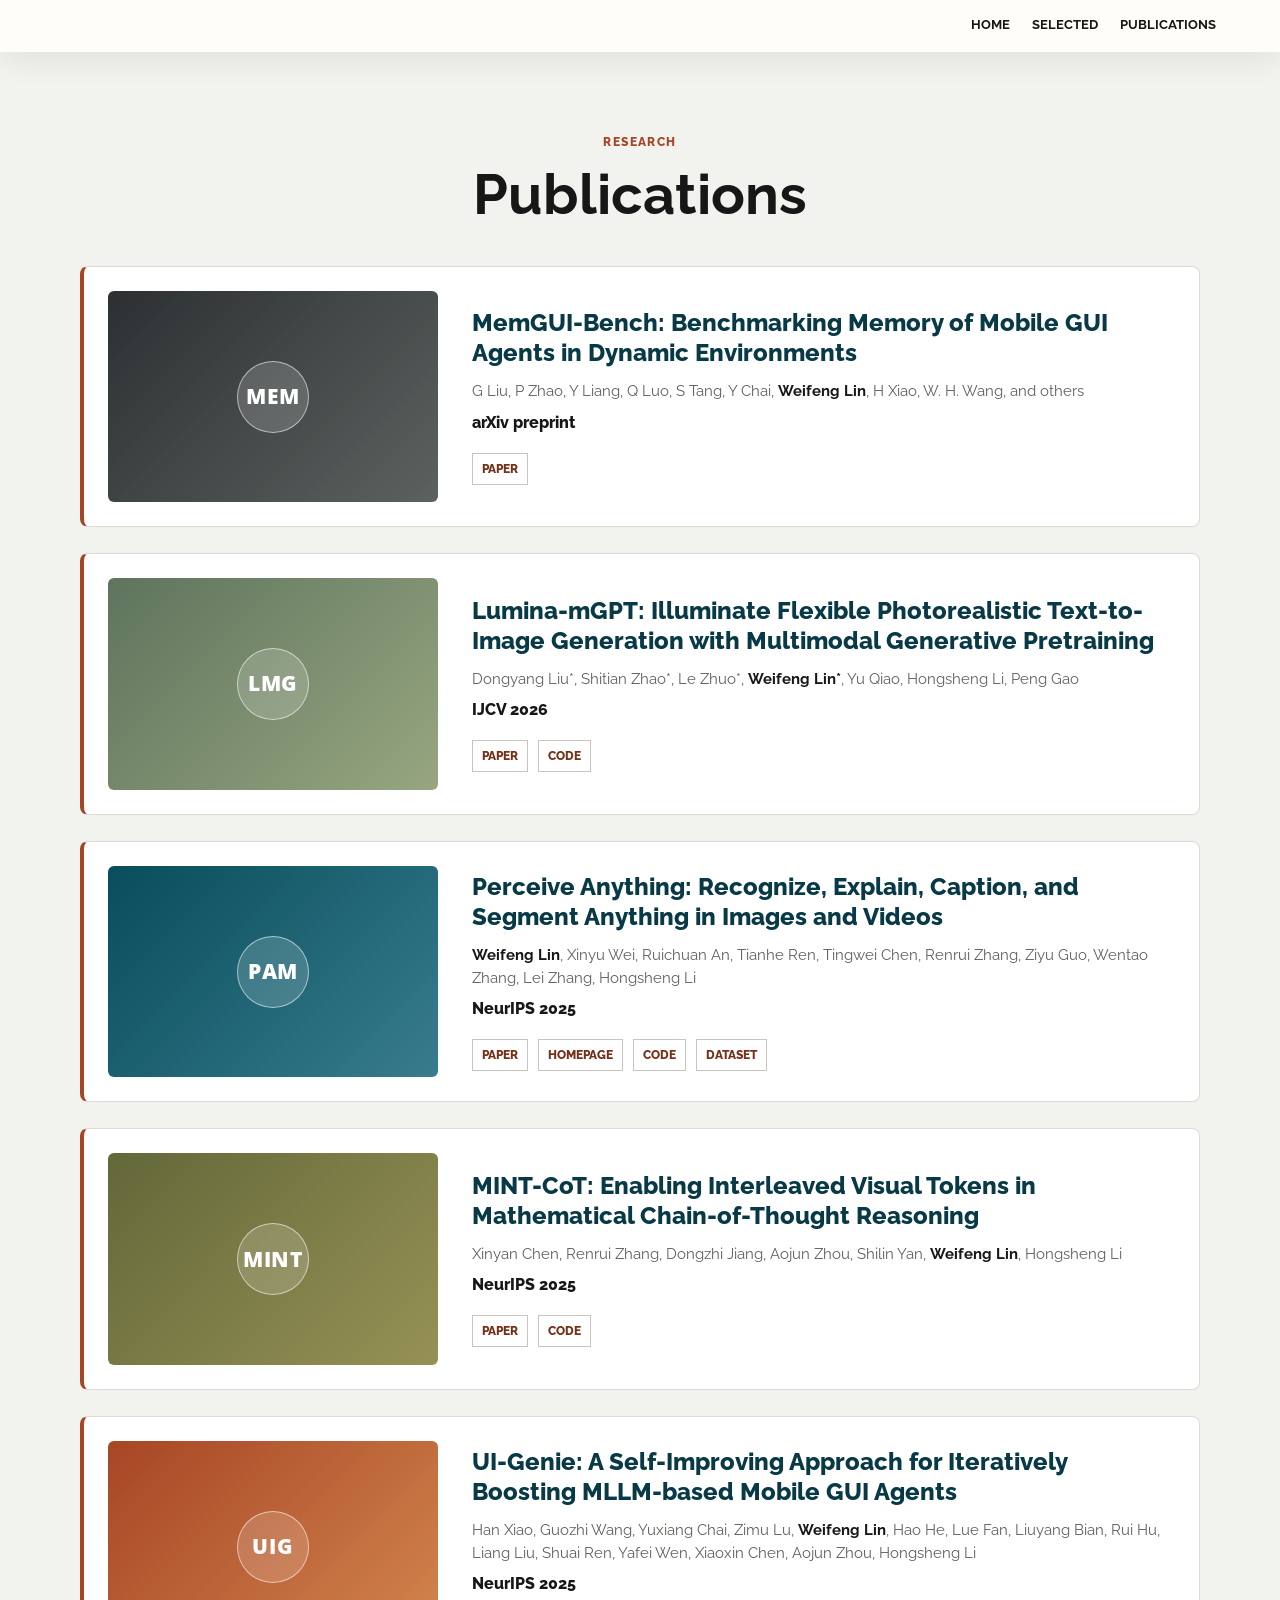
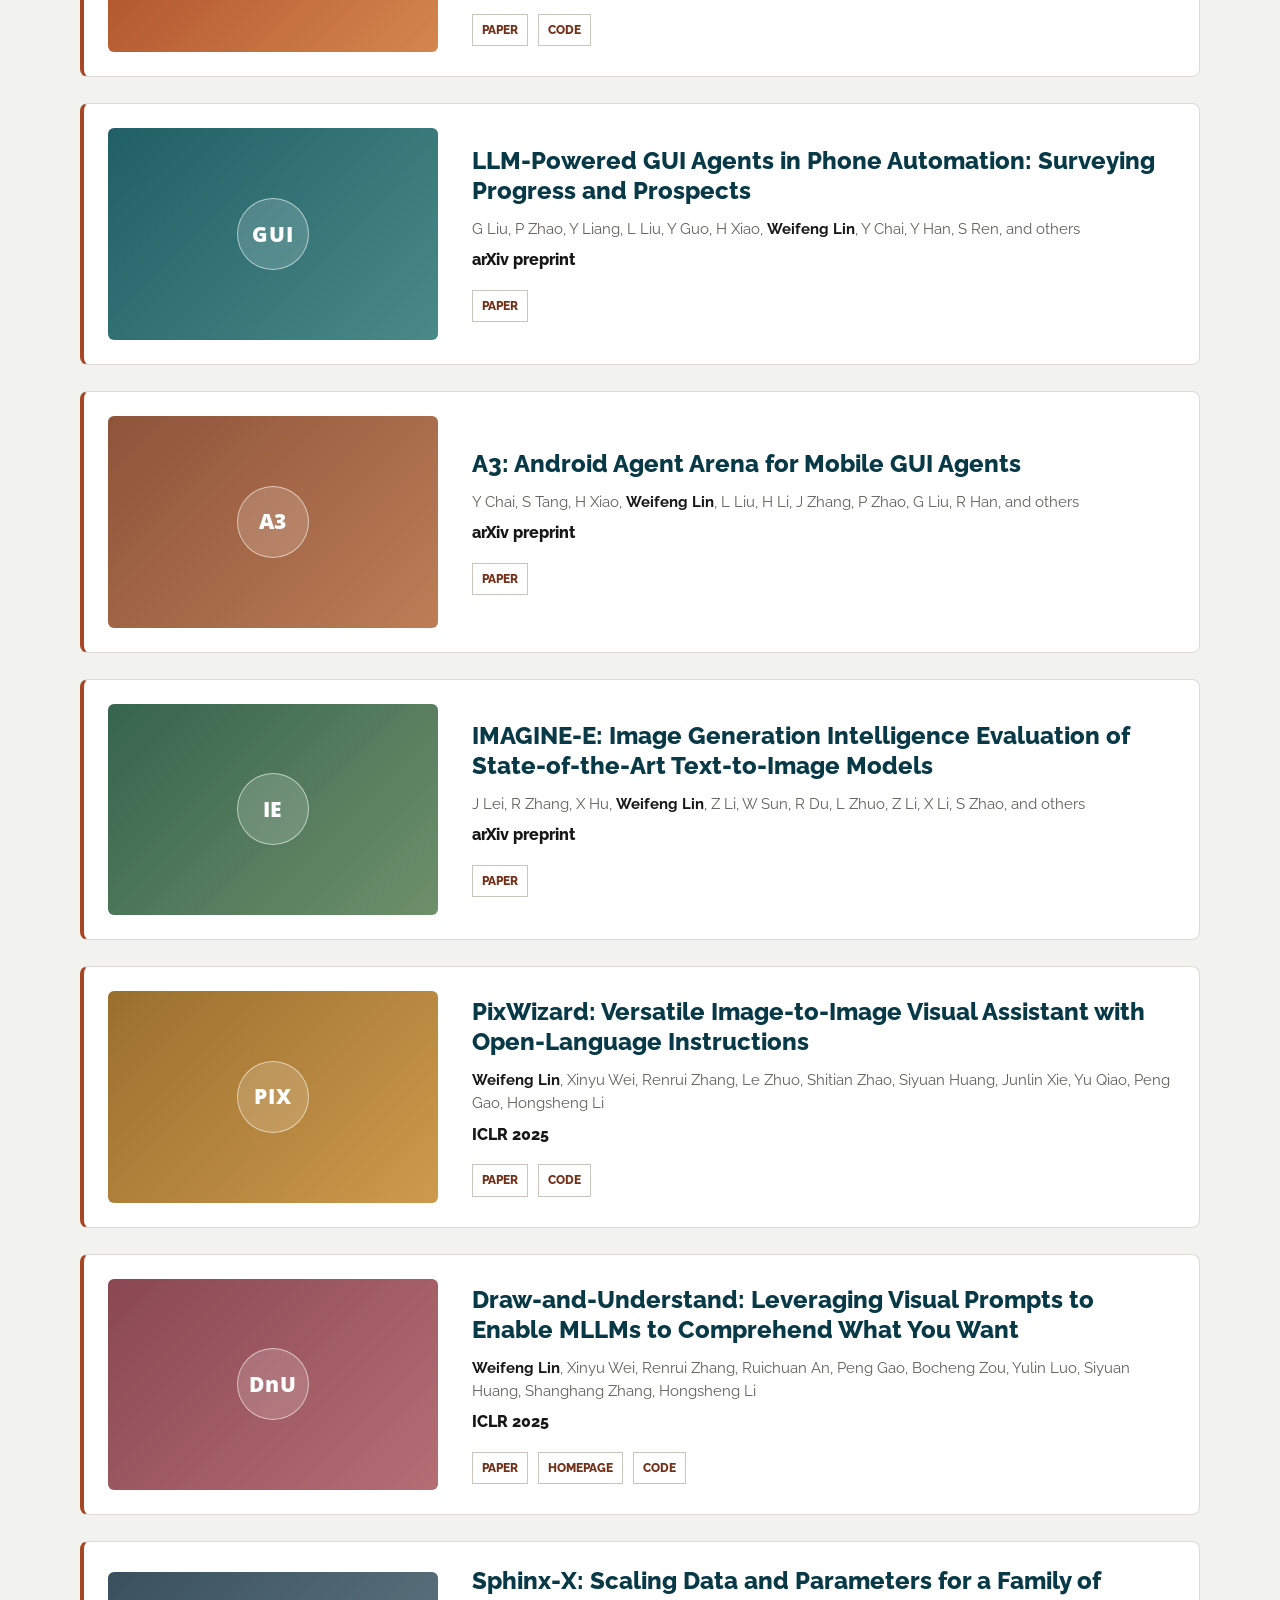
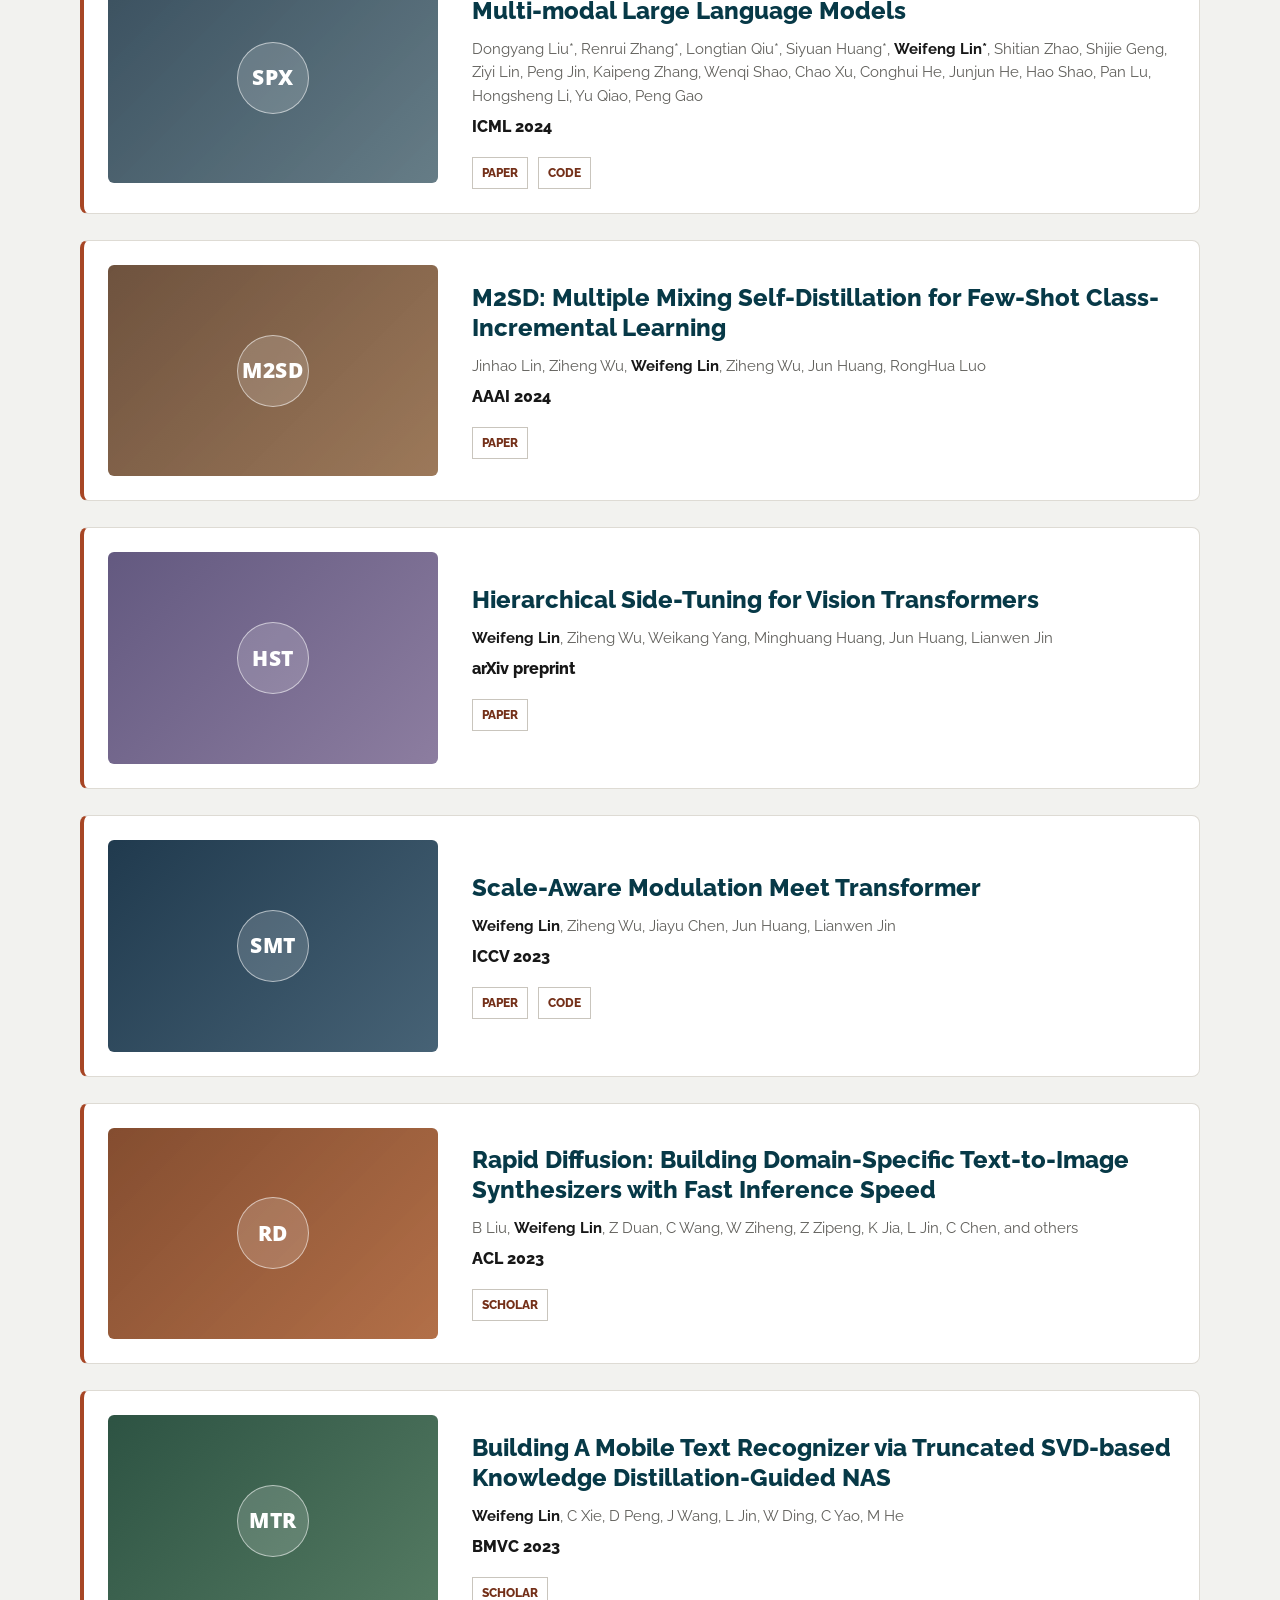
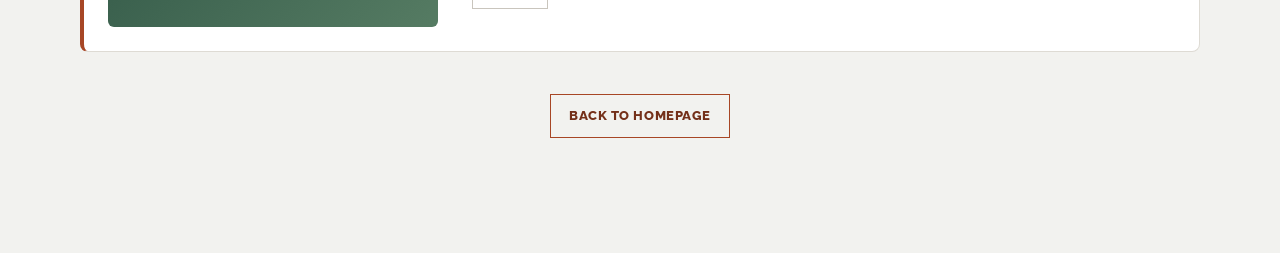
==== commit 5150d8f2: "Add Draw-and-Understand project page" ====
--- a/publications.html
+++ b/publications.html
@@ -178,6 +178,7 @@
               <p class="venue">ICLR 2025</p>
               <div class="paper-links">
                 <a href="https://arxiv.org/abs/2403.20271">Paper</a>
+                <a href="draw-and-understand/index.html">Homepage</a>
                 <a href="https://github.com/AFeng-x/Draw-and-Understand">Code</a>
               </div>
             </div>
